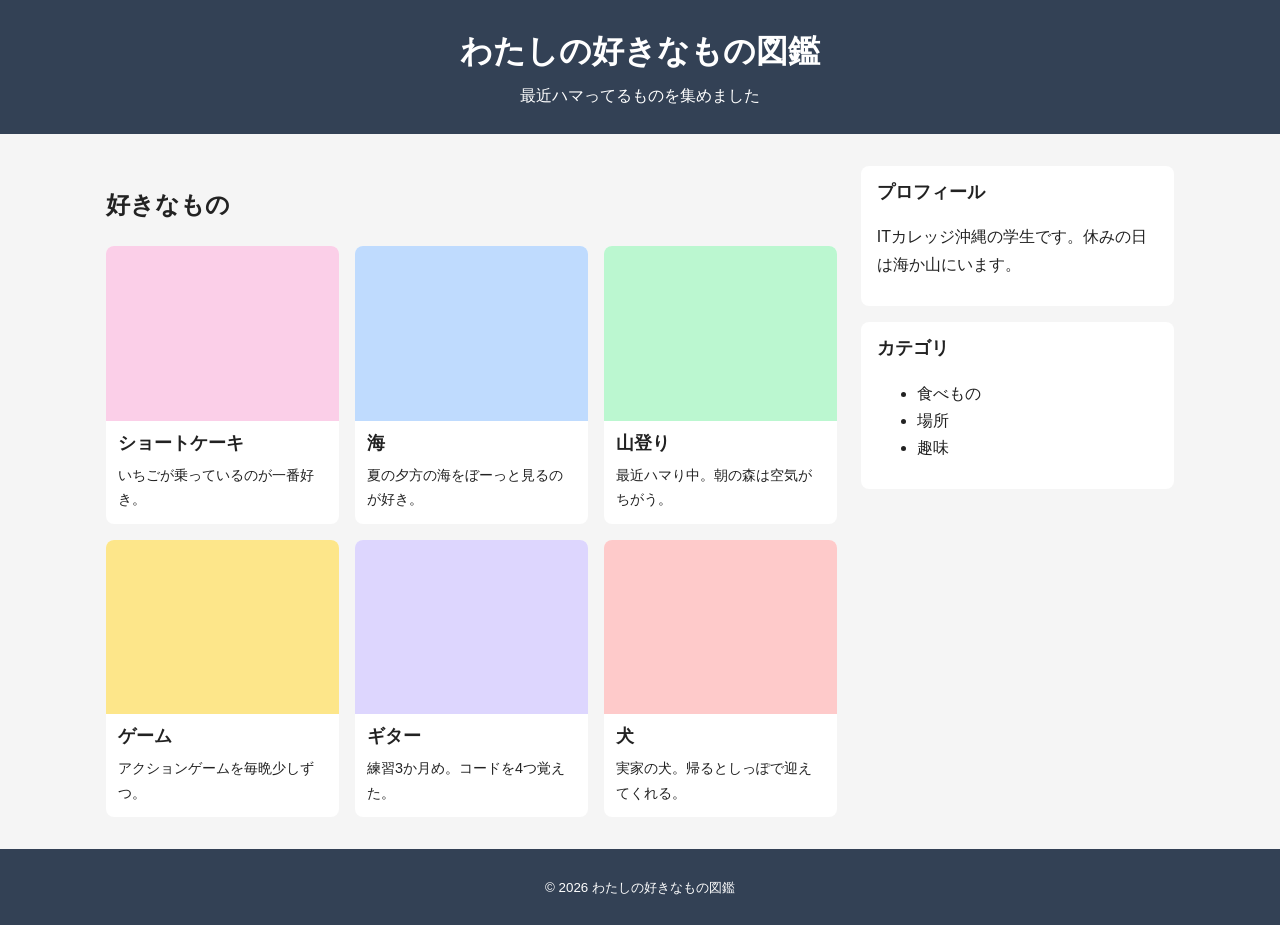
==== demo/tile-sample/index.html @ 4937dc53 "授業資料: tile-site を「好きなもの紹介ページ」に。参考コードと改造ポイント、ゼロからコースを追加 Co-Authored-By: Claude Opus 5.5 <noreply@anth" ====
<!DOCTYPE html>
<html lang="ja">
<head>
  <meta charset="UTF-8">
  <meta name="viewport" content="width=device-width, initial-scale=1">
  <title>わたしの好きなもの図鑑</title>
  <link rel="stylesheet" href="style.css">
</head>
<body>
  <!-- ★① サイトの名前とひとことを、自分のものに変える -->
  <header class="site-header">
    <h1>わたしの好きなもの図鑑</h1>
    <p>最近ハマってるものを集めました</p>
  </header>

  <div class="container">
    <main>
      <h2>好きなもの</h2>
      <div class="tiles">
        <!-- ★② タイル1枚 ＝ article 1つ。中身を自分の好きなものに変える（6枚以上） -->
        <article class="tile">
          <!-- ★③ 写真を用意したら、下の div を img に置きかえる
               例：<img src="images/cake.jpg" alt="いちごのショートケーキ"> -->
          <div class="tile-img" style="background: #fbcfe8;"></div>
          <div class="tile-body">
            <h3>ショートケーキ</h3>
            <p>いちごが乗っているのが一番好き。</p>
          </div>
        </article>

        <article class="tile">
          <div class="tile-img" style="background: #bfdbfe;"></div>
          <div class="tile-body">
            <h3>海</h3>
            <p>夏の夕方の海をぼーっと見るのが好き。</p>
          </div>
        </article>

        <article class="tile">
          <div class="tile-img" style="background: #bbf7d0;"></div>
          <div class="tile-body">
            <h3>山登り</h3>
            <p>最近ハマり中。朝の森は空気がちがう。</p>
          </div>
        </article>

        <article class="tile">
          <div class="tile-img" style="background: #fde68a;"></div>
          <div class="tile-body">
            <h3>ゲーム</h3>
            <p>アクションゲームを毎晩少しずつ。</p>
          </div>
        </article>

        <article class="tile">
          <div class="tile-img" style="background: #ddd6fe;"></div>
          <div class="tile-body">
            <h3>ギター</h3>
            <p>練習3か月め。コードを4つ覚えた。</p>
          </div>
        </article>

        <article class="tile">
          <div class="tile-img" style="background: #fecaca;"></div>
          <div class="tile-body">
            <h3>犬</h3>
            <p>実家の犬。帰るとしっぽで迎えてくれる。</p>
          </div>
        </article>
      </div>
    </main>

    <aside class="sidebar">
      <!-- ★① 自己紹介も、自分のものに変える -->
      <section class="box">
        <h2>プロフィール</h2>
        <p>ITカレッジ沖縄の学生です。休みの日は海か山にいます。</p>
      </section>
      <section class="box">
        <h2>カテゴリ</h2>
        <ul>
          <li>食べもの</li>
          <li>場所</li>
          <li>趣味</li>
        </ul>
      </section>
    </aside>
  </div>

  <footer class="site-footer">
    <small>&copy; 2026 わたしの好きなもの図鑑</small>
  </footer>
</body>
</html>
---- demo/tile-sample/style.css ----
/* ★④ テーマカラー：ここの色を変えると、サイト全体の色が変わる */
:root {
  --main-color: #334155;   /* ヘッダー・フッター */
  --bg-color: #f5f5f5;     /* ページの背景 */
  --card-color: #ffffff;   /* タイルとサイドバーの箱 */
  --text-color: #222222;   /* 文字 */
}

* {
  box-sizing: border-box;
}

body {
  margin: 0;
  font-family: sans-serif;
  line-height: 1.7;
  background: var(--bg-color);
  color: var(--text-color);
}

/* ===== ヘッダーとフッター ===== */
.site-header,
.site-footer {
  background: var(--main-color);
  color: #ffffff;
  text-align: center;
  padding: 24px 16px;
}
.site-header h1 {
  margin: 0;
}
.site-header p {
  margin: 4px 0 0;
}

/* ===== 2カラム ===== */
.container {
  max-width: 1100px;
  margin: 32px auto;
  padding: 0 16px;
  display: flex;      /* main と aside を横に並べる */
  gap: 24px;
}
main {
  flex: 7;            /* ★⑤ 比率を変えてみよう（例：8 と 2） */
}
.sidebar {
  flex: 3;
}

/* ===== タイル ===== */
.tiles {
  display: grid;
  grid-template-columns: repeat(3, 1fr);   /* ★⑥ 3 を 4 や 2 に変えてみよう */
  gap: 16px;
}
.tile {
  background: var(--card-color);
  border-radius: 8px;
  overflow: hidden;   /* 角丸からはみ出した画像を切る */
}
.tile-img,
.tile img {
  display: block;
  width: 100%;
  aspect-ratio: 4 / 3;   /* 縦横の比率をそろえる */
  object-fit: cover;     /* 写真をゆがめずに切り取る */
}
.tile-body {
  padding: 8px 12px 12px;
}
.tile-body h3 {
  margin: 0 0 4px;
  font-size: 1.1em;
}
.tile-body p {
  margin: 0;
  font-size: 0.9em;
}

/* ===== サイドバーの箱 ===== */
.box {
  background: var(--card-color);
  border-radius: 8px;
  padding: 12px 16px;
  margin-bottom: 16px;
}
.box h2 {
  margin-top: 0;
  font-size: 1.1em;
}

/* ===== スマホ（767px 以下） ===== */
/* ★⑦ 切りかわる幅や、スマホでの列の数を変えてみよう */
@media (max-width: 767px) {
  .container {
    flex-direction: column;
  }
  .tiles {
    grid-template-columns: repeat(2, 1fr);
  }
}
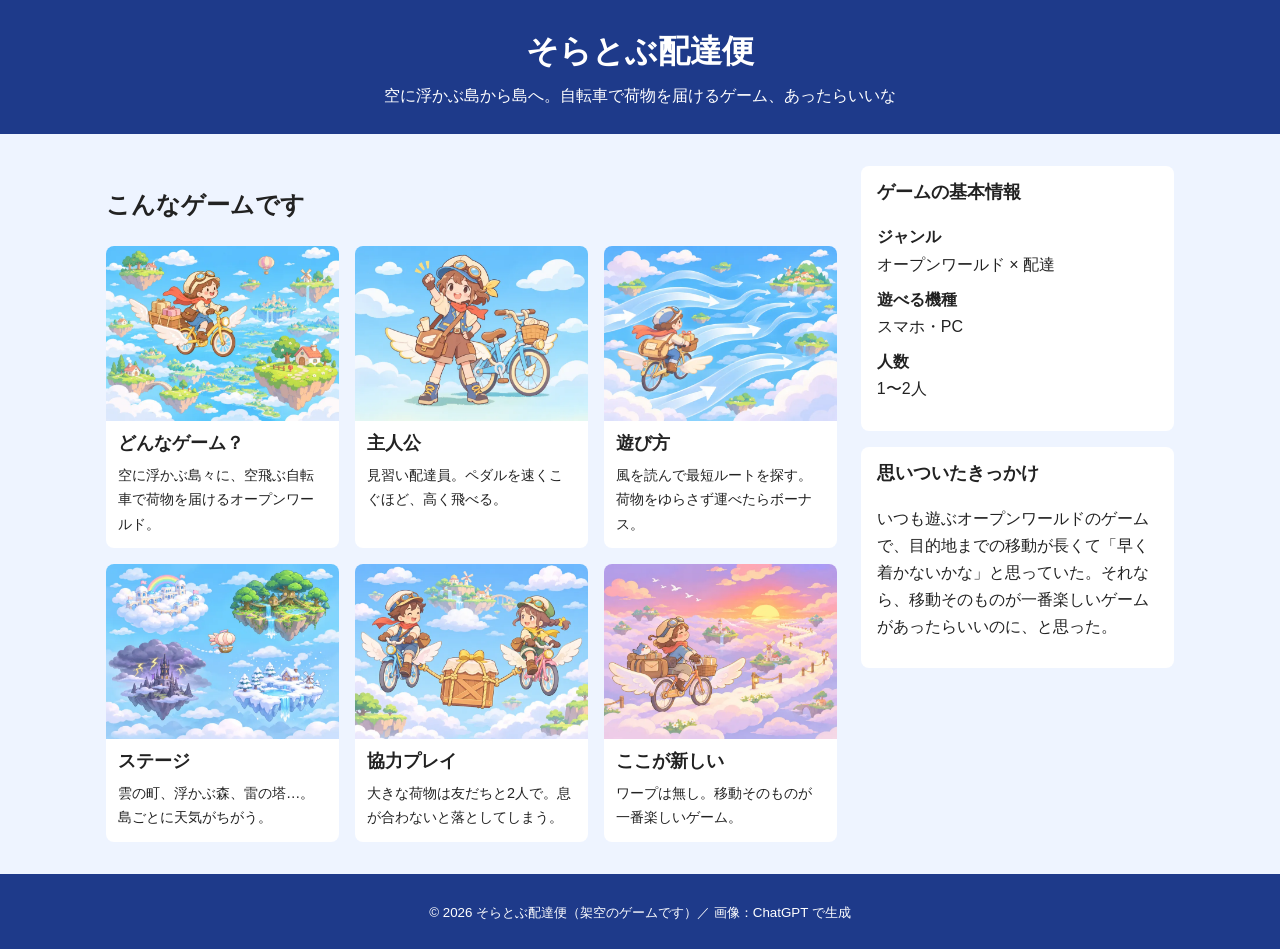
==== commit 9dbc42a1: "授業資料: tile-site のテーマを「こんなゲームあったらいいな」サイトに変更（見本と ChatGPT の画像の作り方） Co-Authored-By: Claude Opus 5.5 <nor" ====
--- a/demo/tile-sample/index.html
+++ b/demo/tile-sample/index.html
@@ -3,92 +3,92 @@
 <head>
   <meta charset="UTF-8">
   <meta name="viewport" content="width=device-width, initial-scale=1">
-  <title>わたしの好きなもの図鑑</title>
+  <title>そらとぶ配達便 ― こんなゲームあったらいいな</title>
   <link rel="stylesheet" href="style.css">
 </head>
 <body>
-  <!-- ★① サイトの名前とひとことを、自分のものに変える -->
+  <!-- ★① ゲームの名前とキャッチコピーを、自分のものに変える -->
   <header class="site-header">
-    <h1>わたしの好きなもの図鑑</h1>
-    <p>最近ハマってるものを集めました</p>
+    <h1>そらとぶ配達便</h1>
+    <p>空に浮かぶ島から島へ。自転車で荷物を届けるゲーム、あったらいいな</p>
   </header>
 
   <div class="container">
     <main>
-      <h2>好きなもの</h2>
+      <h2>こんなゲームです</h2>
       <div class="tiles">
-        <!-- ★② タイル1枚 ＝ article 1つ。中身を自分の好きなものに変える（6枚以上） -->
+        <!-- ★② タイル1枚 ＝ article 1つ。自分のゲームの「見どころ」を6つ以上 -->
         <article class="tile">
-          <!-- ★③ 写真を用意したら、下の div を img に置きかえる
-               例：<img src="images/cake.jpg" alt="いちごのショートケーキ"> -->
-          <div class="tile-img" style="background: #fbcfe8;"></div>
+          <!-- ★③ 画像を自分のゲームのものに（ChatGPT で作ってOK）。images フォルダに入れる -->
+          <img src="images/g1-world.webp" alt="浮かぶ島々のあいだを、羽のついた自転車で配達員が飛んでいる">
           <div class="tile-body">
-            <h3>ショートケーキ</h3>
-            <p>いちごが乗っているのが一番好き。</p>
+            <h3>どんなゲーム？</h3>
+            <p>空に浮かぶ島々に、空飛ぶ自転車で荷物を届けるオープンワールド。</p>
           </div>
         </article>
 
         <article class="tile">
-          <div class="tile-img" style="background: #bfdbfe;"></div>
+          <img src="images/g2-hero.webp" alt="帽子とカバンの見習い配達員と、羽のついた自転車">
           <div class="tile-body">
-            <h3>海</h3>
-            <p>夏の夕方の海をぼーっと見るのが好き。</p>
+            <h3>主人公</h3>
+            <p>見習い配達員。ペダルを速くこぐほど、高く飛べる。</p>
           </div>
         </article>
 
         <article class="tile">
-          <div class="tile-img" style="background: #bbf7d0;"></div>
+          <img src="images/g3-wind.webp" alt="配達員が白い風の流れに乗って進んでいる">
           <div class="tile-body">
-            <h3>山登り</h3>
-            <p>最近ハマり中。朝の森は空気がちがう。</p>
+            <h3>遊び方</h3>
+            <p>風を読んで最短ルートを探す。荷物をゆらさず運べたらボーナス。</p>
           </div>
         </article>
 
         <article class="tile">
-          <div class="tile-img" style="background: #fde68a;"></div>
+          <img src="images/g4-stage.webp" alt="雲の町・森・雷の塔・雪の島が並んでいる">
           <div class="tile-body">
-            <h3>ゲーム</h3>
-            <p>アクションゲームを毎晩少しずつ。</p>
+            <h3>ステージ</h3>
+            <p>雲の町、浮かぶ森、雷の塔…。島ごとに天気がちがう。</p>
           </div>
         </article>
 
         <article class="tile">
-          <div class="tile-img" style="background: #ddd6fe;"></div>
+          <img src="images/g5-coop.webp" alt="2人の配達員が大きな木箱をロープでつるして一緒に運んでいる">
           <div class="tile-body">
-            <h3>ギター</h3>
-            <p>練習3か月め。コードを4つ覚えた。</p>
+            <h3>協力プレイ</h3>
+            <p>大きな荷物は友だちと2人で。息が合わないと落としてしまう。</p>
           </div>
         </article>
 
         <article class="tile">
-          <div class="tile-img" style="background: #fecaca;"></div>
+          <img src="images/g6-new.webp" alt="夕焼けの雲の上を配達員がのんびり進んでいる">
           <div class="tile-body">
-            <h3>犬</h3>
-            <p>実家の犬。帰るとしっぽで迎えてくれる。</p>
+            <h3>ここが新しい</h3>
+            <p>ワープは無し。移動そのものが一番楽しいゲーム。</p>
           </div>
         </article>
       </div>
     </main>
 
     <aside class="sidebar">
-      <!-- ★① 自己紹介も、自分のものに変える -->
+      <!-- ★④ ゲームの基本情報を、自分のゲームに合わせて -->
       <section class="box">
-        <h2>プロフィール</h2>
-        <p>ITカレッジ沖縄の学生です。休みの日は海か山にいます。</p>
+        <h2>ゲームの基本情報</h2>
+        <dl>
+          <dt>ジャンル</dt><dd>オープンワールド × 配達</dd>
+          <dt>遊べる機種</dt><dd>スマホ・PC</dd>
+          <dt>人数</dt><dd>1〜2人</dd>
+        </dl>
       </section>
+      <!-- ★⑤ いちばん大事。普段遊んでいるゲームで気づいたことを書く -->
       <section class="box">
-        <h2>カテゴリ</h2>
-        <ul>
-          <li>食べもの</li>
-          <li>場所</li>
-          <li>趣味</li>
-        </ul>
+        <h2>思いついたきっかけ</h2>
+        <p>いつも遊ぶオープンワールドのゲームで、目的地までの移動が長くて「早く着かないかな」と思っていた。それなら、移動そのものが一番楽しいゲームがあったらいいのに、と思った。</p>
       </section>
     </aside>
   </div>
 
   <footer class="site-footer">
-    <small>&copy; 2026 わたしの好きなもの図鑑</small>
+    <small>&copy; 2026 そらとぶ配達便（架空のゲームです）／ 画像：ChatGPT で生成</small>
   </footer>
 </body>
 </html>
--- a/demo/tile-sample/style.css
+++ b/demo/tile-sample/style.css
@@ -1,7 +1,7 @@
-/* ★④ テーマカラー：ここの色を変えると、サイト全体の色が変わる */
+/* ★⑥ テーマカラー：ここの色を変えると、サイト全体の色が変わる */
 :root {
-  --main-color: #334155;   /* ヘッダー・フッター */
-  --bg-color: #f5f5f5;     /* ページの背景 */
+  --main-color: #1e3a8a;   /* ヘッダー・フッター */
+  --bg-color: #eef4ff;     /* ページの背景 */
   --card-color: #ffffff;   /* タイルとサイドバーの箱 */
   --text-color: #222222;   /* 文字 */
 }
@@ -42,7 +42,7 @@
   gap: 24px;
 }
 main {
-  flex: 7;            /* ★⑤ 比率を変えてみよう（例：8 と 2） */
+  flex: 7;            /* ★⑦ 比率を変えてみよう（例：8 と 2） */
 }
 .sidebar {
   flex: 3;
@@ -51,7 +51,7 @@
 /* ===== タイル ===== */
 .tiles {
   display: grid;
-  grid-template-columns: repeat(3, 1fr);   /* ★⑥ 3 を 4 や 2 に変えてみよう */
+  grid-template-columns: repeat(3, 1fr);   /* ★⑧ 3 を 4 や 2 に変えてみよう */
   gap: 16px;
 }
 .tile {
@@ -89,9 +89,15 @@
   margin-top: 0;
   font-size: 1.1em;
 }
+.box dt {
+  font-weight: bold;
+}
+.box dd {
+  margin: 0 0 8px;
+}
 
 /* ===== スマホ（767px 以下） ===== */
-/* ★⑦ 切りかわる幅や、スマホでの列の数を変えてみよう */
+/* ★⑨ 切りかわる幅や、スマホでの列の数を変えてみよう */
 @media (max-width: 767px) {
   .container {
     flex-direction: column;
